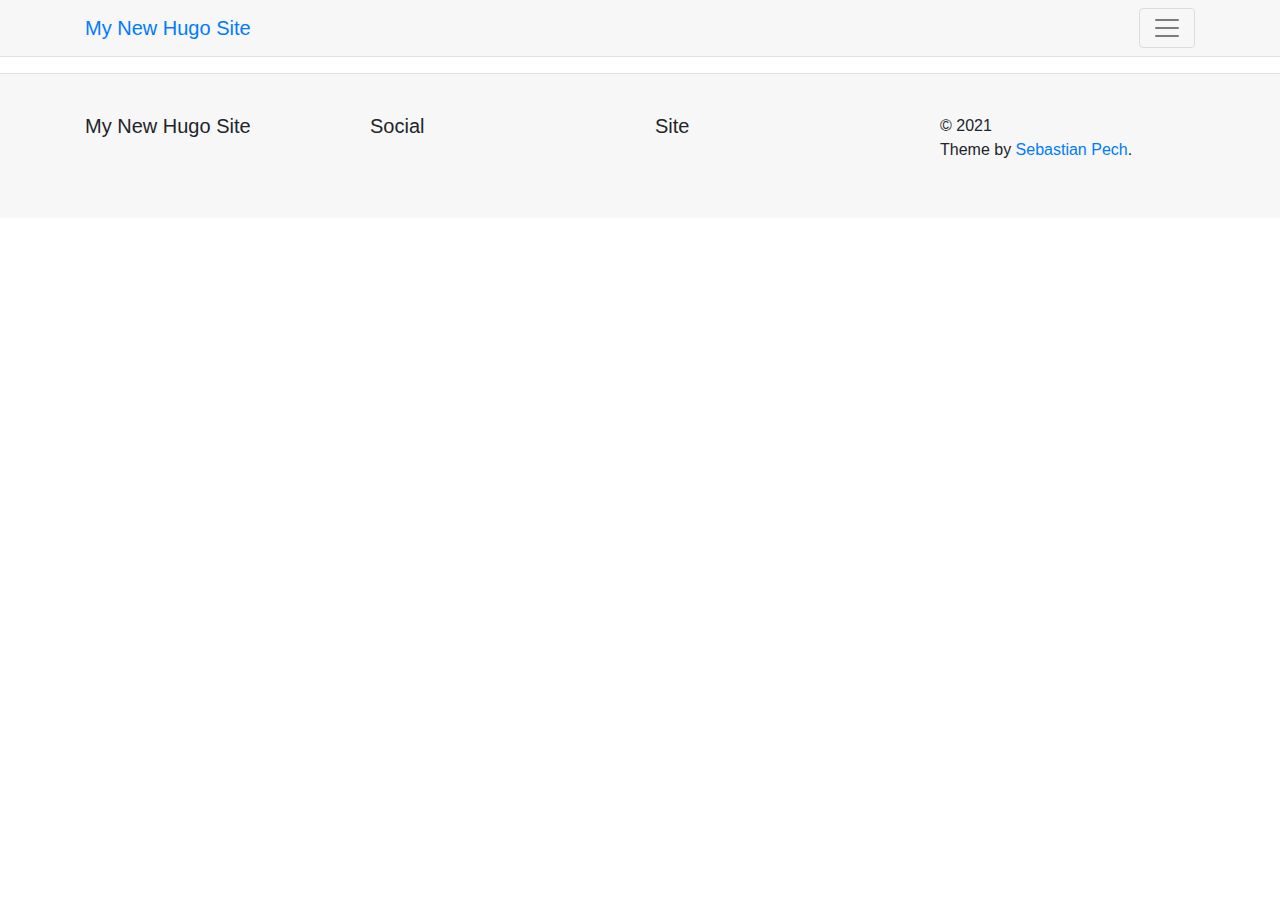
==== index.html @ c35ab0c9 "hugo firstcommit" ====
<!DOCTYPE html>
<html lang="en">
    <meta charset="utf-8"><script type="application/ld+json">
    {
        "@context" : "http://schema.org",
        "@type" : "BlogPosting",
        "mainEntityOfPage": {
             "@type": "WebPage",
             "@id": "http:\/\/Atrule.github.io\/"
        },
        "articleSection" : "",
        "name" : "My New Hugo Site",
        "headline" : "My New Hugo Site",
        "description" : "",
        "inLanguage" : "en",
        "author" : "",
        "creator" : "",
        "publisher": "",
        "accountablePerson" : "",
        "copyrightHolder" : "",
        "copyrightYear" : "0001",
        "datePublished": "0001-01-01T00:00:00Z",
        "dateModified" : "0001-01-01T00:00:00Z",
        "url" : "\/",
        "wordCount" : "0",
        "keywords" : [ "Blog" ]
    }
</script>
<title>My New Hugo Site</title><meta name="viewport" content="width=device-width, initial-scale=1, shrink-to-fit=no">
<meta name="description" content="">
<meta name="author" content="">
<link rel="icon" href="/favicon.ico">


<meta itemprop="name" content="My New Hugo Site">
<meta itemprop="description" content="">
<meta property="og:title" content="My New Hugo Site" />
<meta property="og:description" content="" />
<meta property="og:type" content="website" />
<meta property="og:url" content="http://Atrule.github.io/" />


<meta name="twitter:card" content="summary"/>
<meta name="twitter:title" content="My New Hugo Site"/>
<meta name="twitter:description" content=""/>


<link rel="alternate" href="/index.xml" type="application/rss+xml" title="My New Hugo Site"/>










<link rel="stylesheet" href="/css/vendor.min.2fe9972f6daa276f0a89752bd754e1dfb3b60cfd4f8aee7ec89fa3205ac8780bd698f831859551187ea1c5c82dbb46f3505b053d0b908df6d9dd5acd90278b86.css" integrity="sha512-L&#43;mXL22qJ28KiXUr11Th37O2DP1Piu5&#43;yJ&#43;jIFrIeAvWmPgxhZVRGH6hxcgtu0bzUFsFPQuQjfbZ3VrNkCeLhg==">

<body>





<nav class="navbar navbar-light bg-white  border-bottom">
    <div class="container">
        <a class="navbar-brand text-primary" href="/">My New Hugo Site</a>
        <button class="navbar-toggler collapsed" type="button" data-toggle="collapse" data-target="#navbarCollapse"
            aria-controls="navbarCollapse" aria-expanded="false" aria-label="Toggle navigation">
            <span class="navbar-toggler-icon"></span>
        </button>

        <div class="navbar-collapse collapse" id="navbarCollapse">
            <ul class="navbar-nav mr-auto">
                
                
            </ul>
        </div>
    </div>
</nav>
<main role="main">

<div class="container mt-3 mb-3">
    
    
        
    

    


</div>


        </main><footer class="navbar-light border-top">
    <div class="container">
        <div class="row">
            <div class="col-12 col-md-3 mb-3">
                <h5>My New Hugo Site</h5>
                
            </div>
            <div class="col-12 col-md-3 mb-3">
                <h5>Social</h5>
                <ul class="list-unstyled list-inline">




































































</ul>
            </div>
            <div class="col-12 col-md-3 mb-3">
                <h5>Site</h5>
                <ul class="list-unstyled">
                    
                </ul>
            </div>
            <div class="col-12 col-md-3 mb-3">
                


                &copy; 2021 <br/>
                Theme by <a href="https://www.spech.de" target="_blank" rel="noopener noreferrer">Sebastian Pech</a>.
            </div>
        </div>
    </div>
</footer>




<script src="/js/vendor.min.07f9aeda6a15bdeb349ad326f988f5655be323ee05765304315c0914a89b23c05c2cbdaaecc821e75567268eff1de23e123f711c7646445445f57d0bc6902b98.js" integrity="sha512-B/mu2moVves0mtMm&#43;Yj1ZVvjI&#43;4FdlMEMVwJFKibI8BcLL2q7Mgh51VnJo7/HeI&#43;Ej9xHHZGRFRF9X0LxpArmA=="></script>


</body>
</html>
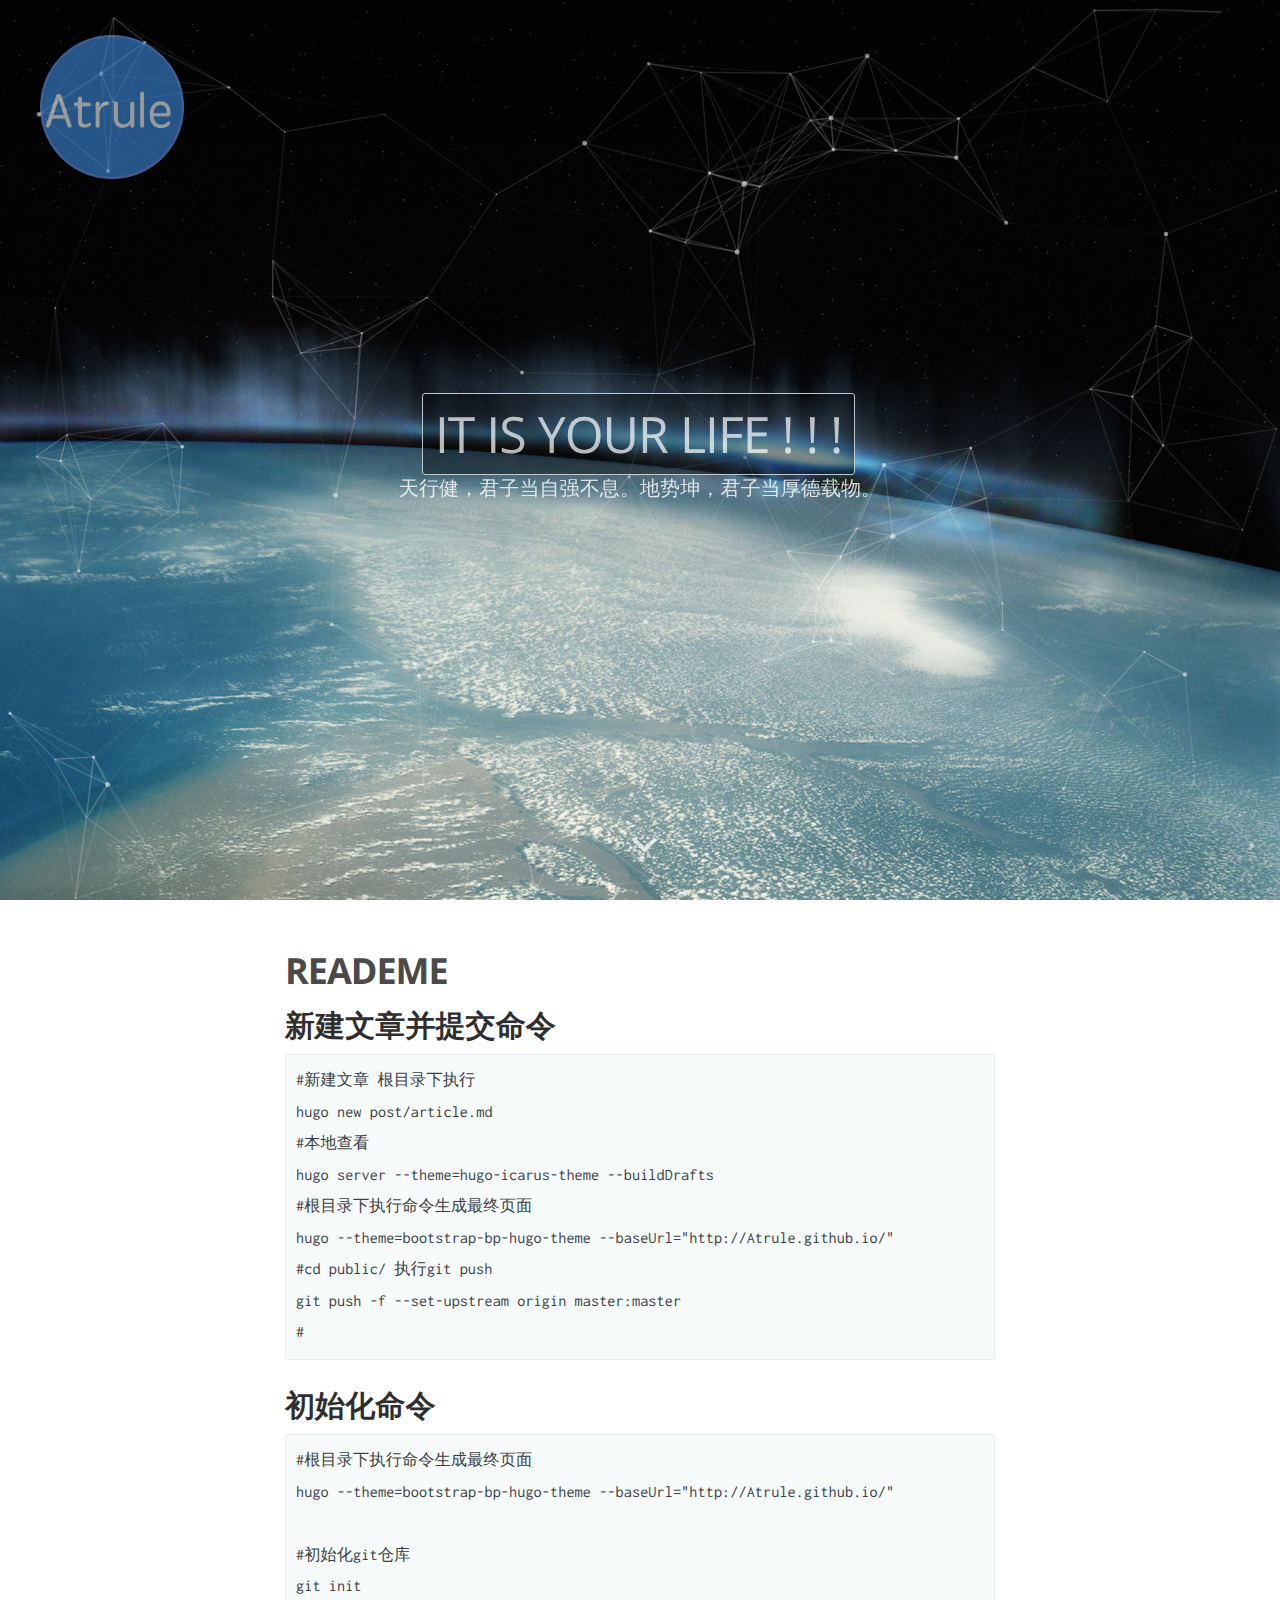
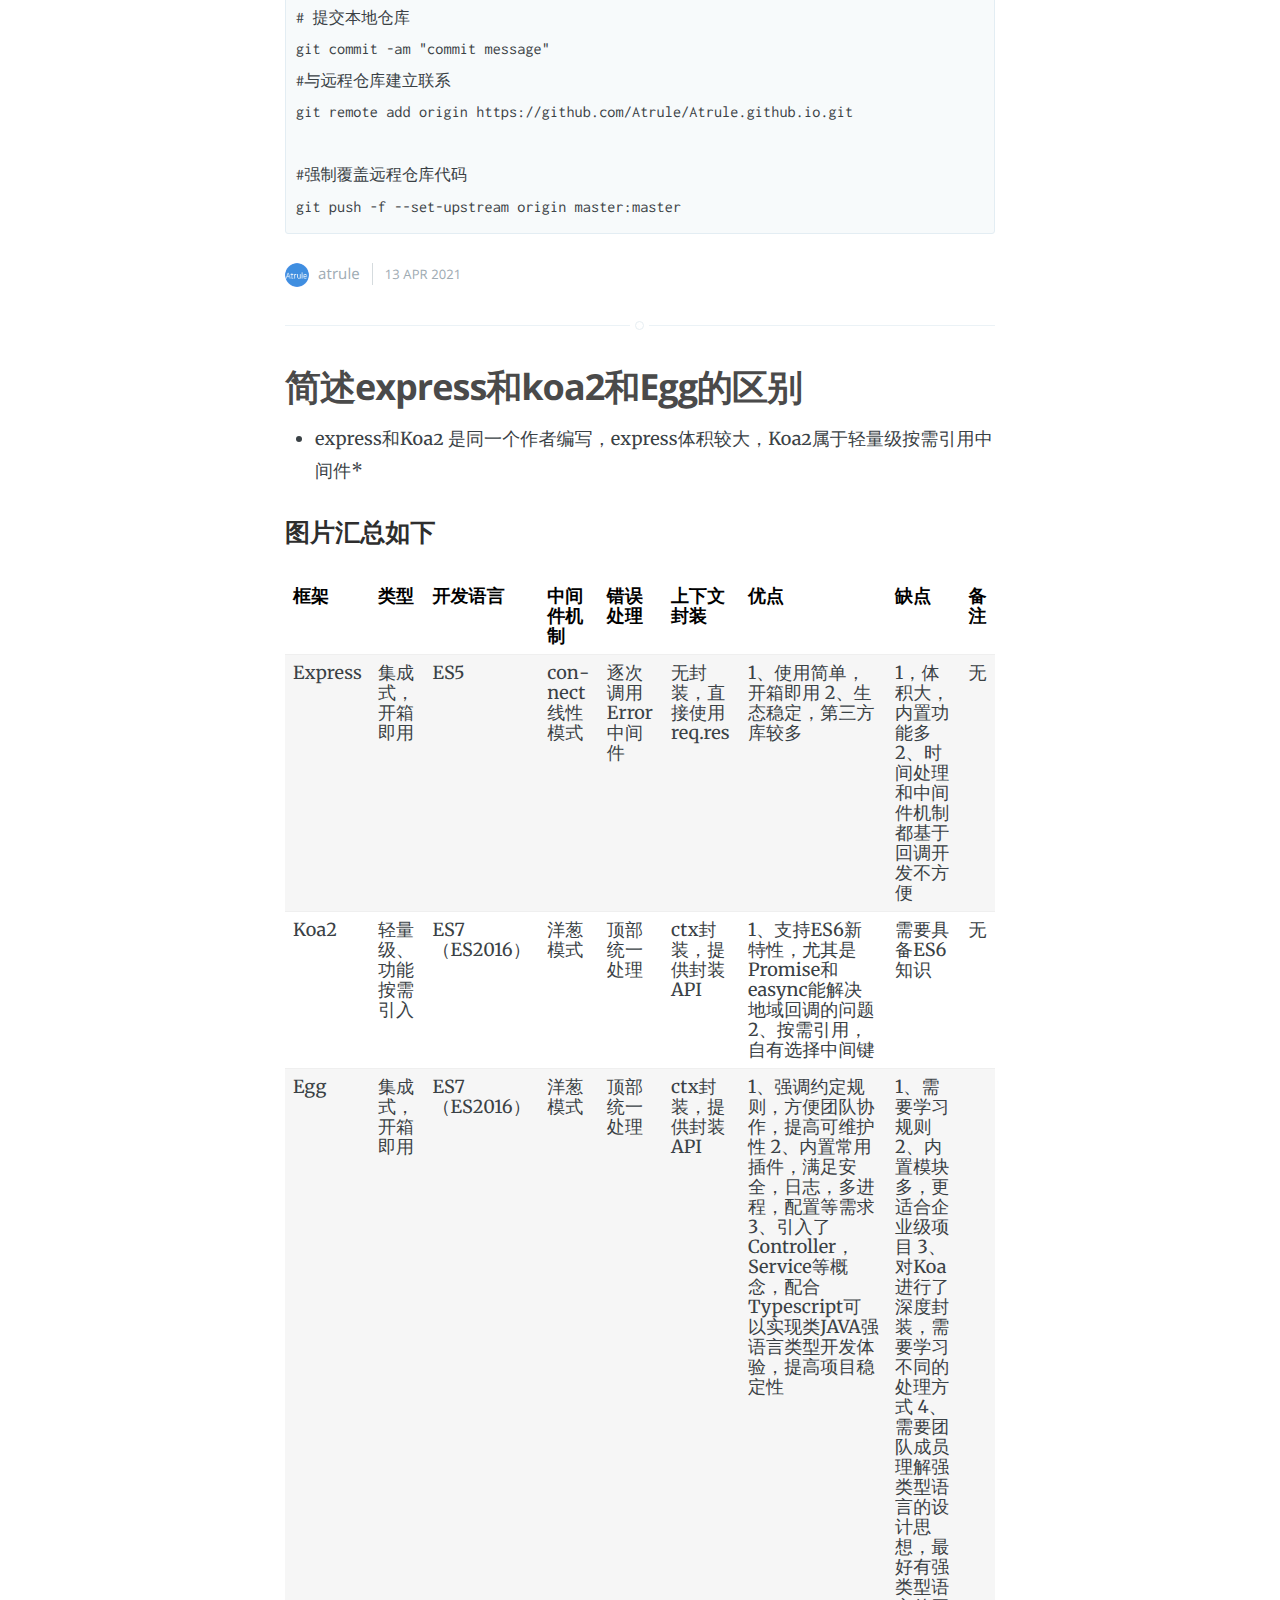
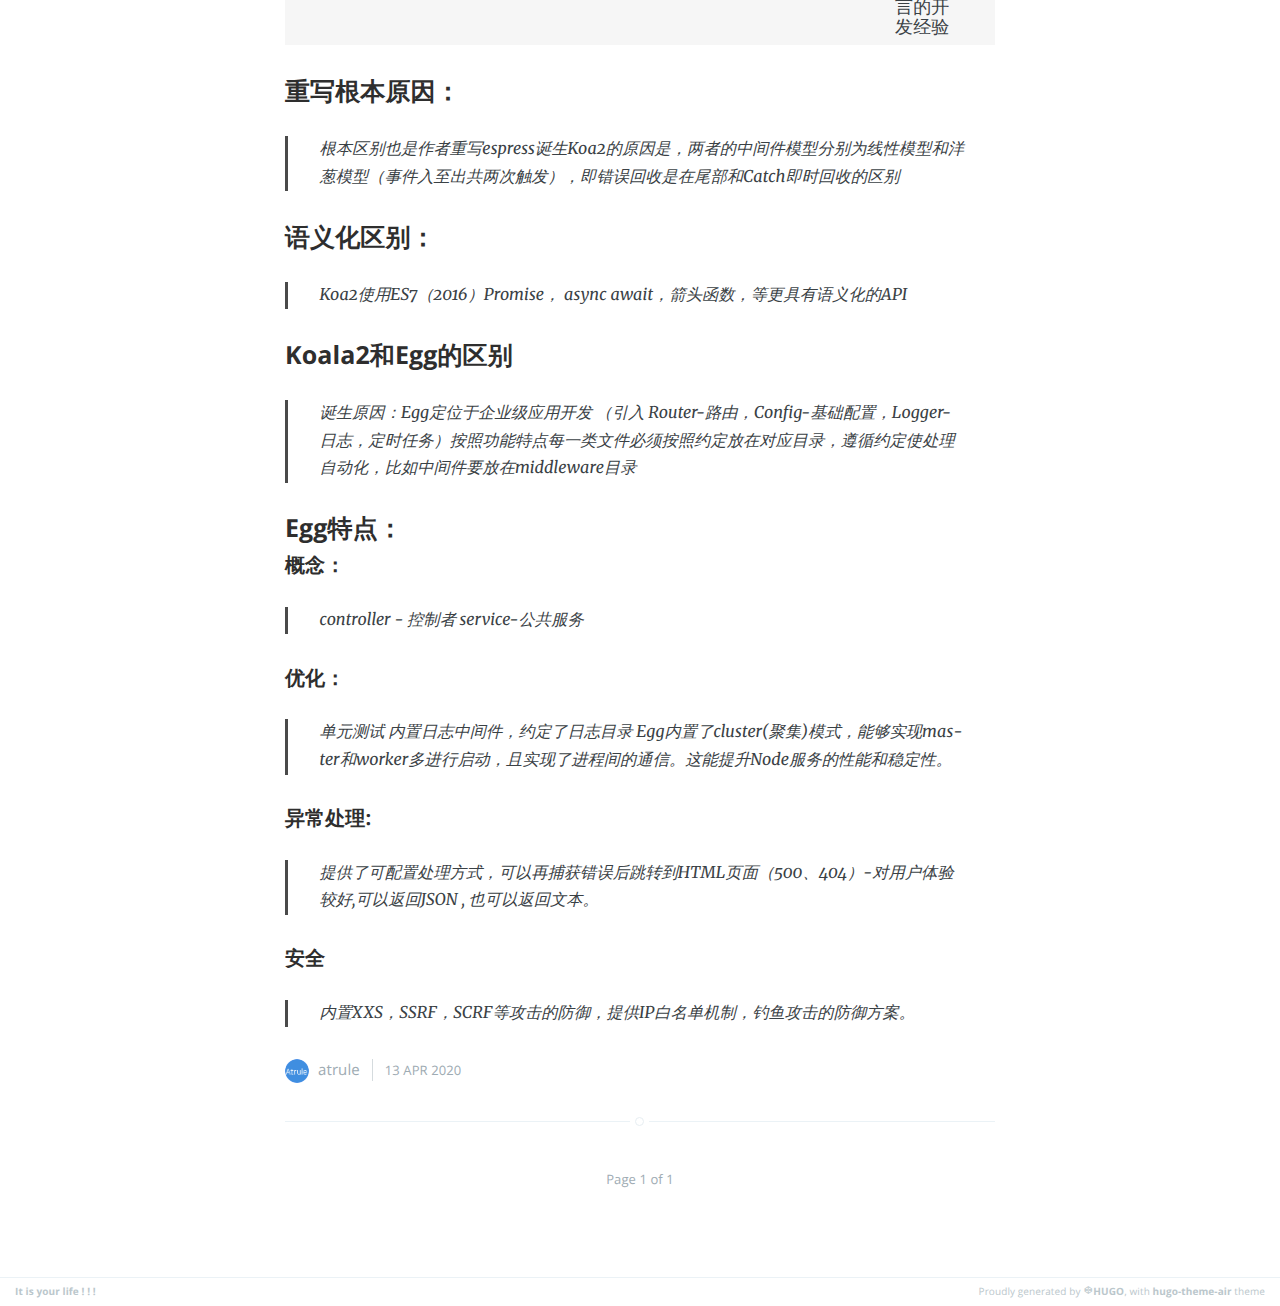
==== commit 1bac2dbb: "my blog" ====
--- a/index.html
+++ b/index.html
@@ -1,201 +1,283 @@
 <!DOCTYPE html>
-<html lang="en">
-    <meta charset="utf-8"><script type="application/ld+json">
-    {
-        "@context" : "http://schema.org",
-        "@type" : "BlogPosting",
-        "mainEntityOfPage": {
-             "@type": "WebPage",
-             "@id": "http:\/\/Atrule.github.io\/"
-        },
-        "articleSection" : "",
-        "name" : "My New Hugo Site",
-        "headline" : "My New Hugo Site",
-        "description" : "",
-        "inLanguage" : "en",
-        "author" : "",
-        "creator" : "",
-        "publisher": "",
-        "accountablePerson" : "",
-        "copyrightHolder" : "",
-        "copyrightYear" : "0001",
-        "datePublished": "0001-01-01T00:00:00Z",
-        "dateModified" : "0001-01-01T00:00:00Z",
-        "url" : "\/",
-        "wordCount" : "0",
-        "keywords" : [ "Blog" ]
-    }
-</script>
-<title>My New Hugo Site</title><meta name="viewport" content="width=device-width, initial-scale=1, shrink-to-fit=no">
-<meta name="description" content="">
-<meta name="author" content="">
-<link rel="icon" href="/favicon.ico">
-
-
-<meta itemprop="name" content="My New Hugo Site">
-<meta itemprop="description" content="">
-<meta property="og:title" content="My New Hugo Site" />
-<meta property="og:description" content="" />
-<meta property="og:type" content="website" />
-<meta property="og:url" content="http://Atrule.github.io/" />
-
-
-<meta name="twitter:card" content="summary"/>
-<meta name="twitter:title" content="My New Hugo Site"/>
-<meta name="twitter:description" content=""/>
-
-
-<link rel="alternate" href="/index.xml" type="application/rss+xml" title="My New Hugo Site"/>
-
-
-
-
-
-
-
-
-
-
-<link rel="stylesheet" href="/css/vendor.min.2fe9972f6daa276f0a89752bd754e1dfb3b60cfd4f8aee7ec89fa3205ac8780bd698f831859551187ea1c5c82dbb46f3505b053d0b908df6d9dd5acd90278b86.css" integrity="sha512-L&#43;mXL22qJ28KiXUr11Th37O2DP1Piu5&#43;yJ&#43;jIFrIeAvWmPgxhZVRGH6hxcgtu0bzUFsFPQuQjfbZ3VrNkCeLhg==">
-
-<body>
-
-
-
-
-
-<nav class="navbar navbar-light bg-white  border-bottom">
-    <div class="container">
-        <a class="navbar-brand text-primary" href="/">My New Hugo Site</a>
-        <button class="navbar-toggler collapsed" type="button" data-toggle="collapse" data-target="#navbarCollapse"
-            aria-controls="navbarCollapse" aria-expanded="false" aria-label="Toggle navigation">
-            <span class="navbar-toggler-icon"></span>
-        </button>
-
-        <div class="navbar-collapse collapse" id="navbarCollapse">
-            <ul class="navbar-nav mr-auto">
-                
-                
-            </ul>
+<html lang="en-us">
+
+<head>
+    <meta charset="utf-8" />
+    <meta http-equiv="X-UA-Compatible" content="IE=edge" />
+
+  	<meta property="og:title" content=" It is your life ! ! !" />
+  	<meta property="og:site_name" content="It is your life ! ! !" />
+  	<meta property="og:url" content="http://Atrule.github.io/" />
+    
+    
+    <meta property="og:type" content="website" />
+    
+
+  <title>
+     It is your life ! ! !
+  </title>
+
+    <meta name="description" content="天行健，君子当自强不息。地势坤，君子当厚德载物。" />
+
+    <meta name="HandheldFriendly" content="True" />
+    <meta name="viewport" content="width=device-width, initial-scale=1.0" />
+
+    <link rel="shortcut icon" href="http://Atrule.github.io/images/favicon.ico">
+	  <link rel="apple-touch-icon" href="http://Atrule.github.io/images/apple-touch-icon.png" />
+    
+    <link rel="stylesheet" type="text/css" href="http://Atrule.github.io/css/screen.css" />
+    <link rel="stylesheet" type="text/css" href="//fonts.googleapis.com/css?family=Merriweather:300,700,700italic,300italic|Open+Sans:700,400|Inconsolata" />
+
+
+    
+      
+      
+        <link href="/index.xml" rel="alternate" type="application/rss+xml" title="It is your life ! ! !" />
+      
+    
+    <meta name="generator" content="Hugo 0.70.0" />
+
+    <link rel="canonical" href="http://Atrule.github.io/" />
+
+     
+</head>
+<body class="nav-closed">
+<div id="particles-js"></div>
+  
+
+
+ <div class="site-wrapper">
+
+
+
+<header class="main-header " style="background-image: url(http://Atrule.github.io/images/user.jpg)">
+
+
+    
+
+    <nav class="main-nav overlay clearfix">
+        
+            <a class="blog-logo" href="http://Atrule.github.io/"><img src="http://Atrule.github.io/images/user.png" alt="Blog Logo" /></a>
+        
+        
+    </nav>
+<div class="vertical">
+        <div class="main-header-content inner">
+            <h1 class="page-title">
+              <a class="btn-bootstrap-2 title-scroll" href="#content">It is your life ! ! !</a>
+          </h1>
+          <h2 class="page-description">天行健，君子当自强不息。地势坤，君子当厚德载物。</h2>
         </div>
+</div>
+    <a class="scroll-down icon-arrow-left" href="#content"><span class="hidden">Scroll Down</span></a>
+</header>
+
+<main id="content" class="content" role="main">
+    
+    
+    
+    
+    
+    
+
+    <div class="extra-pagination inner">
+        <nav class="pagination" role="navigation">
+	
+	<span class="page-number">Page 1 of 1</span>
+	
+</nav>
+
     </div>
+
+    
+        
+<article class="post ">
+    <header class="post-header">
+        <h2 class="post-title"><a href="/reademe/">READEME</a></h2>
+    </header>
+    <section class="post-excerpt">
+      <p>
+          <section class="post-content">
+            <h3 id="新建文章并提交命令">新建文章并提交命令</h3>
+<pre><code>#新建文章 根目录下执行
+hugo new post/article.md
+#本地查看
+hugo server --theme=hugo-icarus-theme --buildDrafts
+#根目录下执行命令生成最终页面
+hugo --theme=bootstrap-bp-hugo-theme --baseUrl=&quot;http://Atrule.github.io/&quot;
+#cd public/ 执行git push
+git push -f --set-upstream origin master:master
+#
+</code></pre><h3 id="初始化命令">初始化命令</h3>
+<pre><code>#根目录下执行命令生成最终页面
+hugo --theme=bootstrap-bp-hugo-theme --baseUrl=&quot;http://Atrule.github.io/&quot;
+
+#初始化git仓库
+git init 
+# 提交本地仓库
+git commit -am &quot;commit message&quot;
+#与远程仓库建立联系
+git remote add origin https://github.com/Atrule/Atrule.github.io.git
+
+#强制覆盖远程仓库代码
+git push -f --set-upstream origin master:master
+</code></pre>
+          </section>
+      </p>
+      
+    </section>
+    <footer class="post-meta">
+        
+            <img class="author-thumb" src="http://Atrule.github.io/images/user.png" alt="Author image" nopin="nopin" />
+        
+        
+            atrule
+        
+        
+        <time class="post-date" datetime="2021-04-13T13:53:20&#43;08:00">
+            13 Apr 2021
+        </time>
+    </footer>
+</article>
+
+    
+        
+<article class="post post">
+    <header class="post-header">
+        <h2 class="post-title"><a href="/post/%E7%AE%80%E8%BF%B0express%E5%92%8Ckoa2%E5%92%8Cegg%E7%9A%84%E5%8C%BA%E5%88%AB/">简述express和koa2和Egg的区别</a></h2>
+    </header>
+    <section class="post-excerpt">
+      <p>
+          <section class="post-content">
+            <ul>
+<li>express和Koa2 是同一个作者编写，express体积较大，Koa2属于轻量级按需引用中间件*</li>
+</ul>
+<h4 id="图片汇总如下">图片汇总如下</h4>
+<table>
+<thead>
+<tr>
+<th>框架</th>
+<th>类型</th>
+<th>开发语言</th>
+<th>中间件机制</th>
+<th>错误处理</th>
+<th>上下文封装</th>
+<th>优点</th>
+<th>缺点</th>
+<th>备注</th>
+</tr>
+</thead>
+<tbody>
+<tr>
+<td>Express</td>
+<td>集成式，开箱即用</td>
+<td>ES5</td>
+<td>connect线性模式</td>
+<td>逐次调用Error中间件</td>
+<td>无封装，直接使用req.res</td>
+<td>1、使用简单，开箱即用 2、生态稳定，第三方库较多</td>
+<td>1，体积大，内置功能多 2、时间处理和中间件机制都基于回调开发不方便</td>
+<td>无</td>
+</tr>
+<tr>
+<td>Koa2</td>
+<td>轻量级、功能按需引入</td>
+<td>ES7（ES2016）</td>
+<td>洋葱模式</td>
+<td>顶部统一处理</td>
+<td>ctx封装，提供封装API</td>
+<td>1、支持ES6新特性，尤其是Promise和easync能解决地域回调的问题 2、按需引用，自有选择中间键</td>
+<td>需要具备ES6 知识</td>
+<td>无</td>
+</tr>
+<tr>
+<td>Egg</td>
+<td>集成式，开箱即用</td>
+<td>ES7（ES2016）</td>
+<td>洋葱模式</td>
+<td>顶部统一处理</td>
+<td>ctx封装，提供封装API</td>
+<td>1、强调约定规则，方便团队协作，提高可维护性 2、内置常用插件，满足安全，日志，多进程，配置等需求 3、引入了Controller，Service等概念，配合Typescript可以实现类JAVA强语言类型开发体验，提高项目稳定性</td>
+<td>1、需要学习 规则 2、内置模块多，更适合企业级项目 3、对Koa进行了深度封装，需要学习不同的处理方式 4、需要团队成员理解强类型语言的设计思想，最好有强类型语言的开发经验</td>
+<td></td>
+</tr>
+</tbody>
+</table>
+<h4 id="重写根本原因">重写根本原因：</h4>
+<blockquote>
+<p>根本区别也是作者重写espress诞生Koa2的原因是，两者的中间件模型分别为线性模型和洋葱模型（事件入至出共两次触发），即错误回收是在尾部和Catch即时回收的区别</p>
+</blockquote>
+<h4 id="语义化区别">语义化区别：</h4>
+<blockquote>
+<p>Koa2使用ES7（2016）Promise， async await，箭头函数，等更具有语义化的API</p>
+</blockquote>
+<h4 id="koala2和egg的区别">Koala2和Egg的区别</h4>
+<blockquote>
+<p>诞生原因：Egg定位于企业级应用开发 （引入 Router-路由，Config-基础配置，Logger-日志，定时任务）按照功能特点每一类文件必须按照约定放在对应目录，遵循约定使处理自动化，比如中间件要放在middleware目录</p>
+</blockquote>
+<h4 id="egg特点">Egg特点：</h4>
+<h5 id="概念">概念：</h5>
+<blockquote>
+<p>controller - 控制者
+service-公共服务</p>
+</blockquote>
+<h6 id="优化">优化：</h6>
+<blockquote>
+<p>单元测试
+内置日志中间件，约定了日志目录
+Egg内置了cluster(聚集)模式，能够实现master和worker多进行启动，且实现了进程间的通信。这能提升Node服务的性能和稳定性。</p>
+</blockquote>
+<h6 id="异常处理">异常处理:</h6>
+<blockquote>
+<p>提供了可配置处理方式，可以再捕获错误后跳转到HTML页面（500、404）-对用户体验较好,可以返回JSON , 也可以返回文本。</p>
+</blockquote>
+<h6 id="安全">安全</h6>
+<blockquote>
+<p>内置XXS，SSRF，SCRF等攻击的防御，提供IP白名单机制，钓鱼攻击的防御方案。</p>
+</blockquote>
+
+          </section>
+      </p>
+      
+    </section>
+    <footer class="post-meta">
+        
+            <img class="author-thumb" src="http://Atrule.github.io/images/user.png" alt="Author image" nopin="nopin" />
+        
+        
+            atrule
+        
+        
+        <time class="post-date" datetime="2020-04-13T18:39:37&#43;08:00">
+            13 Apr 2020
+        </time>
+    </footer>
+</article>
+
+    
+
+    <nav class="pagination" role="navigation">
+	
+	<span class="page-number">Page 1 of 1</span>
+	
 </nav>
-<main role="main">
-
-<div class="container mt-3 mb-3">
-    
-    
-        
-    
-
-    
-
-
-</div>
-
-
-        </main><footer class="navbar-light border-top">
-    <div class="container">
-        <div class="row">
-            <div class="col-12 col-md-3 mb-3">
-                <h5>My New Hugo Site</h5>
-                
-            </div>
-            <div class="col-12 col-md-3 mb-3">
-                <h5>Social</h5>
-                <ul class="list-unstyled list-inline">
-
-
-
-
-
-
-
-
-
-
-
-
-
-
-
-
-
-
-
-
-
-
-
-
-
-
-
-
-
-
-
-
-
-
-
-
-
-
-
-
-
-
-
-
-
-
-
-
-
-
-
-
-
-
-
-
-
-
-
-
-
-
-
-
-
-
-
-
-</ul>
-            </div>
-            <div class="col-12 col-md-3 mb-3">
-                <h5>Site</h5>
-                <ul class="list-unstyled">
-                    
-                </ul>
-            </div>
-            <div class="col-12 col-md-3 mb-3">
-                
-
-
-                &copy; 2021 <br/>
-                Theme by <a href="https://www.spech.de" target="_blank" rel="noopener noreferrer">Sebastian Pech</a>.
-            </div>
-        </div>
+
+
+</main>
+
+    <footer class="site-footer clearfix">
+        <section class="copyright"><a href="">It is your life ! ! !</a> </section>
+        
+        <section class="poweredby">Proudly generated by <a class="icon-hugo" href="https://gohugo.io">HUGO</a>, with <a class="icon-theme" href="https://github.com/syui/hugo-theme-air">hugo-theme-air</a> theme</section>
+        
+    </footer>
     </div>
-</footer>
-
-
-
-
-<script src="/js/vendor.min.07f9aeda6a15bdeb349ad326f988f5655be323ee05765304315c0914a89b23c05c2cbdaaecc821e75567268eff1de23e123f711c7646445445f57d0bc6902b98.js" integrity="sha512-B/mu2moVves0mtMm&#43;Yj1ZVvjI&#43;4FdlMEMVwJFKibI8BcLL2q7Mgh51VnJo7/HeI&#43;Ej9xHHZGRFRF9X0LxpArmA=="></script>
-
+    <script type="text/javascript" src="http://Atrule.github.io/js/jquery.js"></script>
+    <script type="text/javascript" src="http://Atrule.github.io/js/jquery.fitvids.js"></script>
+    <script type="text/javascript" src="http://Atrule.github.io/js/index.js"></script>
+    <script src="http://Atrule.github.io/js/particles.min.js"></script>
+    <script src="http://Atrule.github.io/js/particles.js"></script>  
 
 </body>
 </html>
+
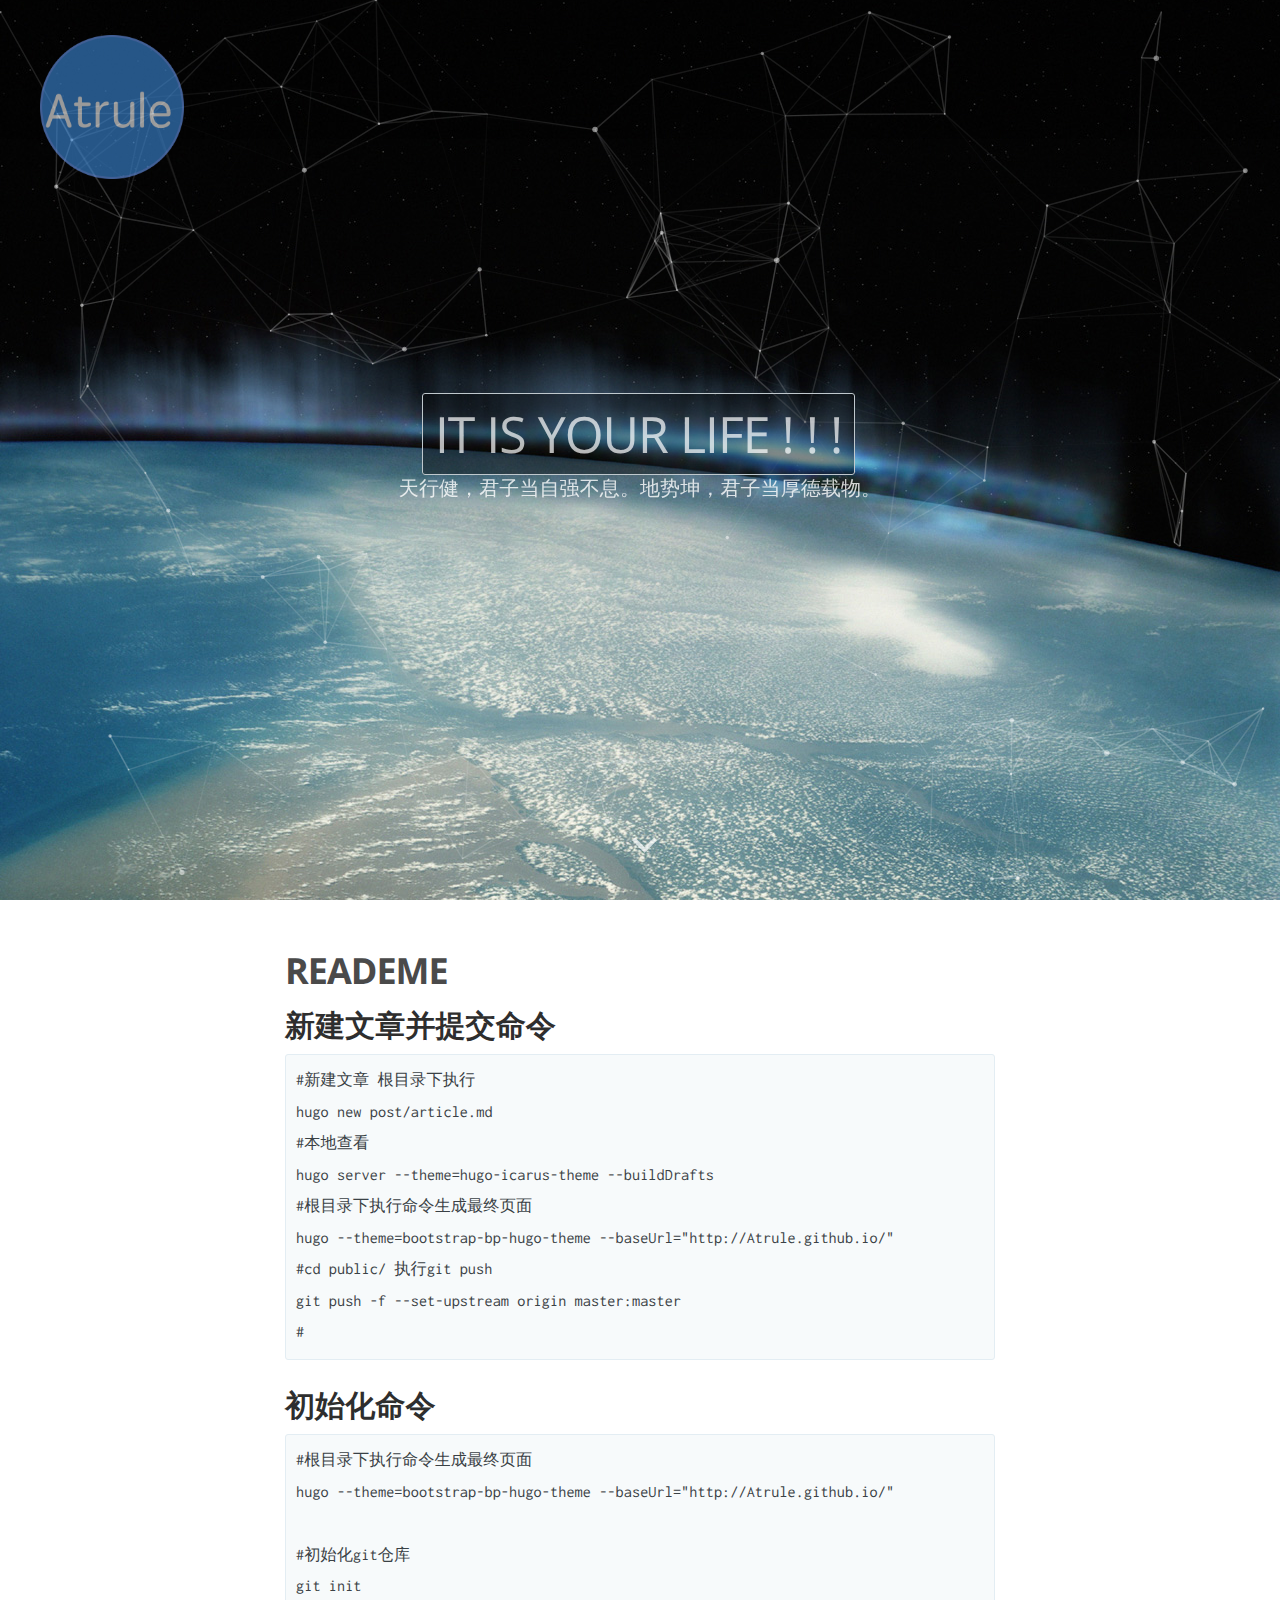
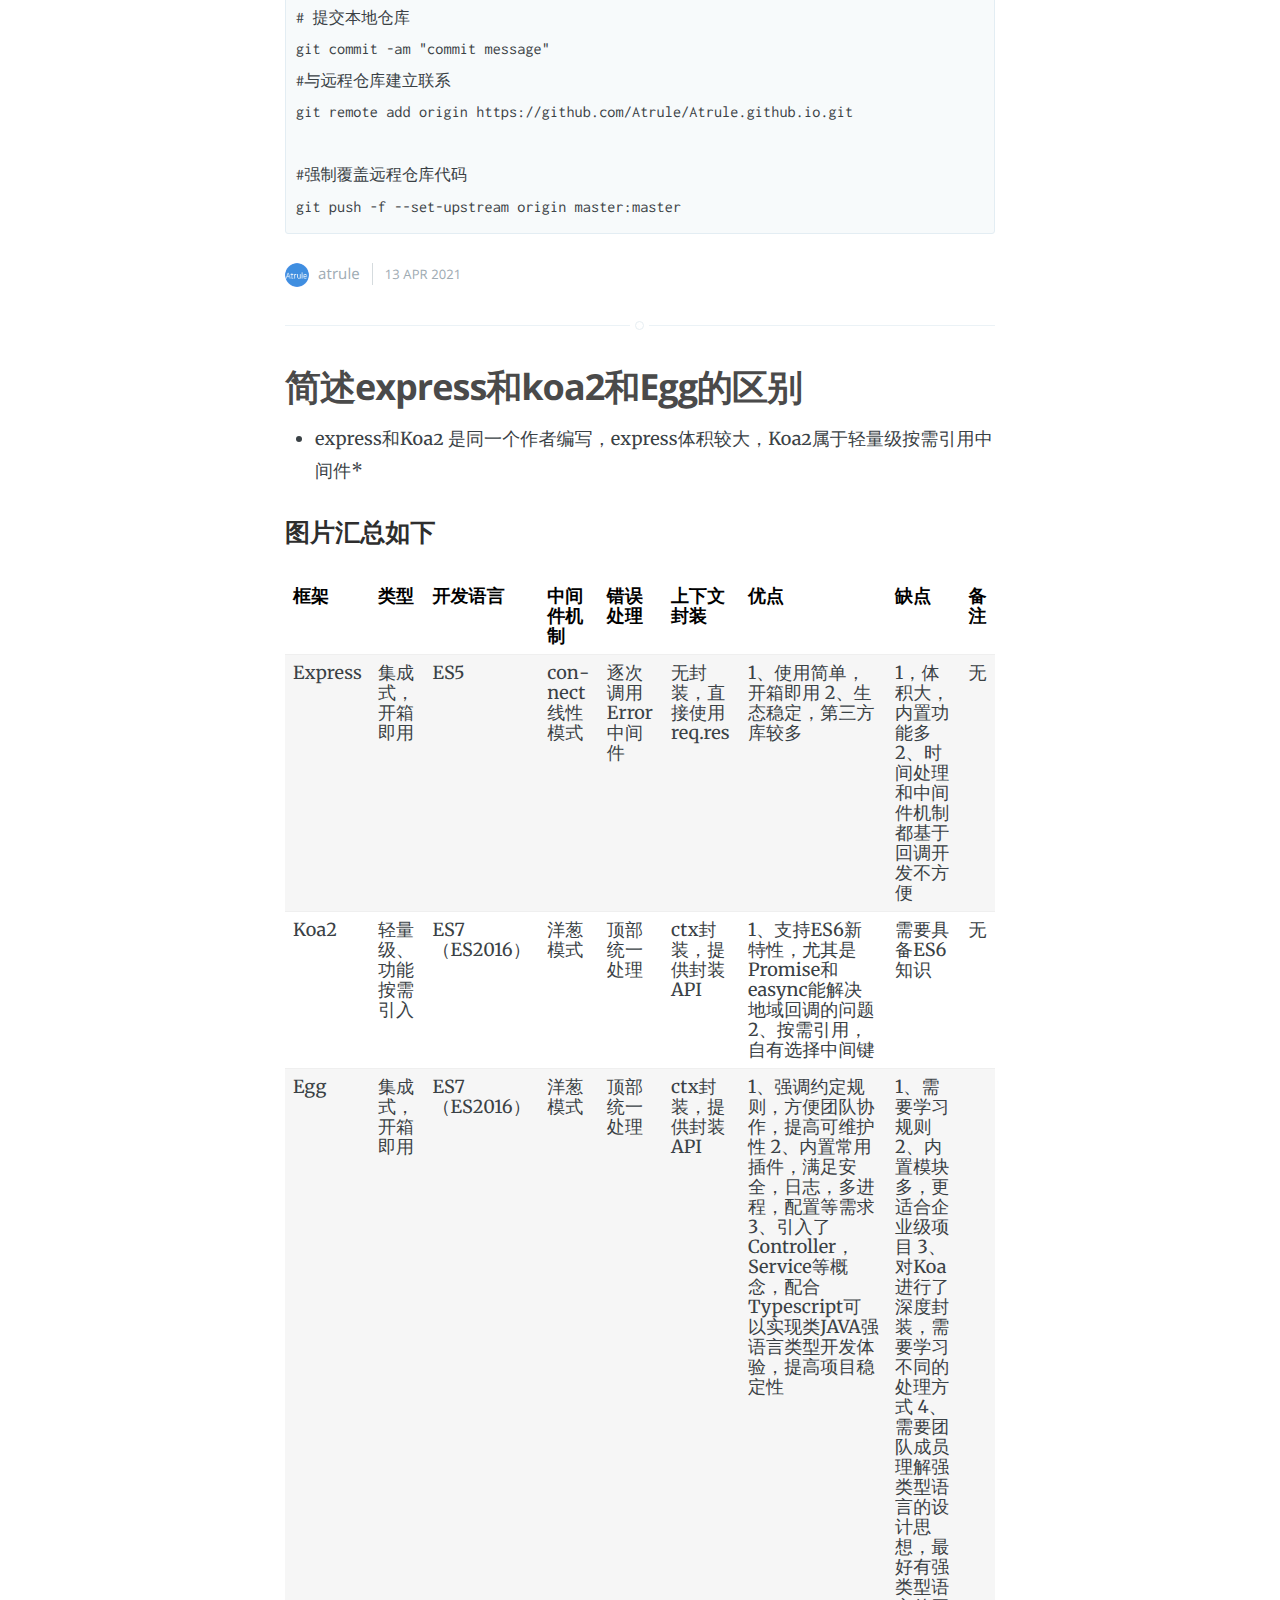
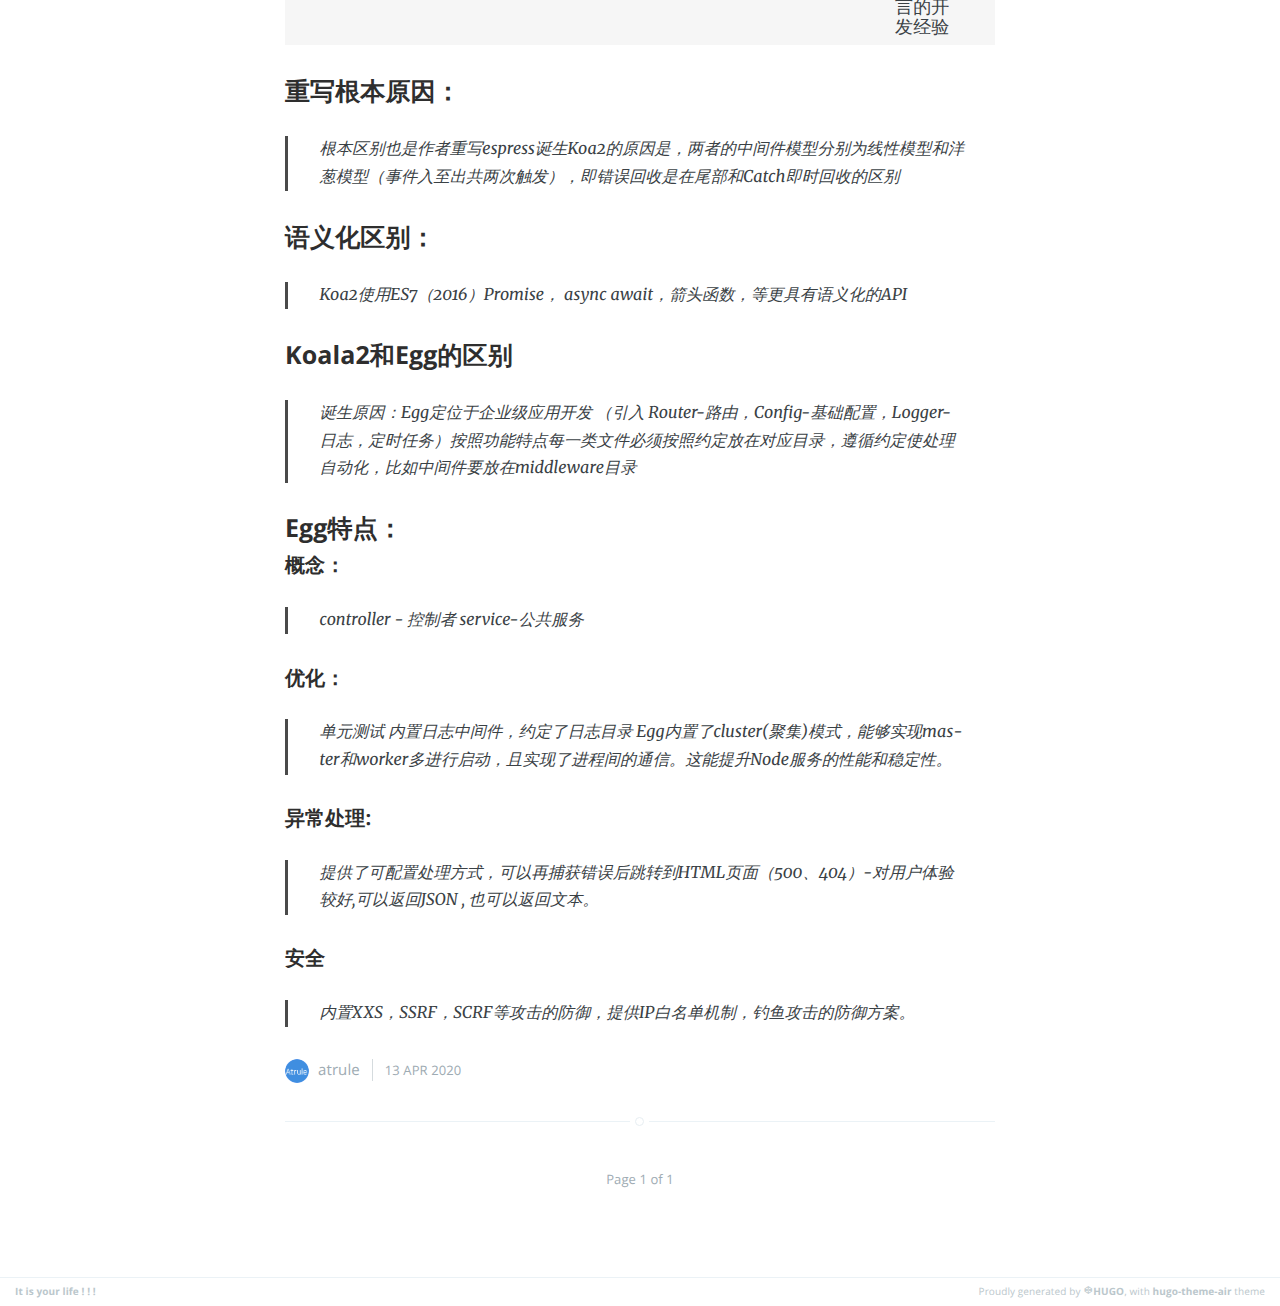
==== commit baa40cf3: "http=>https" ====
--- a/index.html
+++ b/index.html
@@ -2,104 +2,107 @@
 <html lang="en-us">
 
 <head>
-    <meta charset="utf-8" />
-    <meta http-equiv="X-UA-Compatible" content="IE=edge" />
-
-  	<meta property="og:title" content=" It is your life ! ! !" />
-  	<meta property="og:site_name" content="It is your life ! ! !" />
-  	<meta property="og:url" content="http://Atrule.github.io/" />
-    
-    
-    <meta property="og:type" content="website" />
-    
+  <meta charset="utf-8" />
+  <meta http-equiv="X-UA-Compatible" content="IE=edge" />
+
+  <meta property="og:title" content=" It is your life ! ! !" />
+  <meta property="og:site_name" content="It is your life ! ! !" />
+  <meta property="og:url" content="http://Atrule.github.io/" />
+
+
+  <meta property="og:type" content="website" />
+
 
   <title>
-     It is your life ! ! !
+    It is your life ! ! !
   </title>
 
-    <meta name="description" content="天行健，君子当自强不息。地势坤，君子当厚德载物。" />
-
-    <meta name="HandheldFriendly" content="True" />
-    <meta name="viewport" content="width=device-width, initial-scale=1.0" />
-
-    <link rel="shortcut icon" href="http://Atrule.github.io/images/favicon.ico">
-	  <link rel="apple-touch-icon" href="http://Atrule.github.io/images/apple-touch-icon.png" />
-    
-    <link rel="stylesheet" type="text/css" href="http://Atrule.github.io/css/screen.css" />
-    <link rel="stylesheet" type="text/css" href="//fonts.googleapis.com/css?family=Merriweather:300,700,700italic,300italic|Open+Sans:700,400|Inconsolata" />
-
-
-    
-      
-      
-        <link href="/index.xml" rel="alternate" type="application/rss+xml" title="It is your life ! ! !" />
-      
-    
-    <meta name="generator" content="Hugo 0.70.0" />
-
-    <link rel="canonical" href="http://Atrule.github.io/" />
-
-     
+  <meta name="description" content="天行健，君子当自强不息。地势坤，君子当厚德载物。" />
+
+  <meta name="HandheldFriendly" content="True" />
+  <meta name="viewport" content="width=device-width, initial-scale=1.0" />
+
+  <link rel="shortcut icon" href="http://Atrule.github.io/images/favicon.ico">
+  <link rel="apple-touch-icon" href="http://Atrule.github.io/images/apple-touch-icon.png" />
+
+  <link rel="stylesheet" type="text/css" href="https://Atrule.github.io/css/screen.css" />
+  <link rel="stylesheet" type="text/css"
+    href="//fonts.googleapis.com/css?family=Merriweather:300,700,700italic,300italic|Open+Sans:700,400|Inconsolata" />
+
+
+
+
+
+  <link href="/index.xml" rel="alternate" type="application/rss+xml" title="It is your life ! ! !" />
+
+
+  <meta name="generator" content="Hugo 0.70.0" />
+
+  <link rel="canonical" href="http://Atrule.github.io/" />
+
+
 </head>
+
 <body class="nav-closed">
-<div id="particles-js"></div>
-  
-
-
- <div class="site-wrapper">
-
-
-
-<header class="main-header " style="background-image: url(http://Atrule.github.io/images/user.jpg)">
-
-
-    
-
-    <nav class="main-nav overlay clearfix">
-        
-            <a class="blog-logo" href="http://Atrule.github.io/"><img src="http://Atrule.github.io/images/user.png" alt="Blog Logo" /></a>
-        
-        
-    </nav>
-<div class="vertical">
+  <div id="particles-js"></div>
+
+
+
+  <div class="site-wrapper">
+
+
+
+    <header class="main-header " style="background-image: url(http://Atrule.github.io/images/user.jpg)">
+
+
+
+
+      <nav class="main-nav overlay clearfix">
+
+        <a class="blog-logo" href="http://Atrule.github.io/"><img src="http://Atrule.github.io/images/user.png"
+            alt="Blog Logo" /></a>
+
+
+      </nav>
+      <div class="vertical">
         <div class="main-header-content inner">
-            <h1 class="page-title">
-              <a class="btn-bootstrap-2 title-scroll" href="#content">It is your life ! ! !</a>
+          <h1 class="page-title">
+            <a class="btn-bootstrap-2 title-scroll" href="#content">It is your life ! ! !</a>
           </h1>
           <h2 class="page-description">天行健，君子当自强不息。地势坤，君子当厚德载物。</h2>
         </div>
-</div>
-    <a class="scroll-down icon-arrow-left" href="#content"><span class="hidden">Scroll Down</span></a>
-</header>
-
-<main id="content" class="content" role="main">
-    
-    
-    
-    
-    
-    
-
-    <div class="extra-pagination inner">
+      </div>
+      <a class="scroll-down icon-arrow-left" href="#content"><span class="hidden">Scroll Down</span></a>
+    </header>
+
+    <main id="content" class="content" role="main">
+
+
+
+
+
+
+
+      <div class="extra-pagination inner">
         <nav class="pagination" role="navigation">
-	
-	<span class="page-number">Page 1 of 1</span>
-	
-</nav>
-
-    </div>
-
-    
-        
-<article class="post ">
-    <header class="post-header">
-        <h2 class="post-title"><a href="/reademe/">READEME</a></h2>
-    </header>
-    <section class="post-excerpt">
-      <p>
-          <section class="post-content">
-            <h3 id="新建文章并提交命令">新建文章并提交命令</h3>
-<pre><code>#新建文章 根目录下执行
+
+          <span class="page-number">Page 1 of 1</span>
+
+        </nav>
+
+      </div>
+
+
+
+      <article class="post ">
+        <header class="post-header">
+          <h2 class="post-title"><a href="/reademe/">READEME</a></h2>
+        </header>
+        <section class="post-excerpt">
+          <p>
+            <section class="post-content">
+              <h3 id="新建文章并提交命令">新建文章并提交命令</h3>
+              <pre><code>#新建文章 根目录下执行
 hugo new post/article.md
 #本地查看
 hugo server --theme=hugo-icarus-theme --buildDrafts
@@ -108,8 +111,9 @@
 #cd public/ 执行git push
 git push -f --set-upstream origin master:master
 #
-</code></pre><h3 id="初始化命令">初始化命令</h3>
-<pre><code>#根目录下执行命令生成最终页面
+</code></pre>
+              <h3 id="初始化命令">初始化命令</h3>
+              <pre><code>#根目录下执行命令生成最终页面
 hugo --theme=bootstrap-bp-hugo-theme --baseUrl=&quot;http://Atrule.github.io/&quot;
 
 #初始化git仓库
@@ -122,162 +126,167 @@
 #强制覆盖远程仓库代码
 git push -f --set-upstream origin master:master
 </code></pre>
-          </section>
-      </p>
-      
-    </section>
-    <footer class="post-meta">
-        
-            <img class="author-thumb" src="http://Atrule.github.io/images/user.png" alt="Author image" nopin="nopin" />
-        
-        
-            atrule
-        
-        
-        <time class="post-date" datetime="2021-04-13T13:53:20&#43;08:00">
+            </section>
+          </p>
+
+        </section>
+        <footer class="post-meta">
+
+          <img class="author-thumb" src="http://Atrule.github.io/images/user.png" alt="Author image" nopin="nopin" />
+
+
+          atrule
+
+
+          <time class="post-date" datetime="2021-04-13T13:53:20&#43;08:00">
             13 Apr 2021
-        </time>
+          </time>
+        </footer>
+      </article>
+
+
+
+      <article class="post post">
+        <header class="post-header">
+          <h2 class="post-title"><a
+              href="/post/%E7%AE%80%E8%BF%B0express%E5%92%8Ckoa2%E5%92%8Cegg%E7%9A%84%E5%8C%BA%E5%88%AB/">简述express和koa2和Egg的区别</a>
+          </h2>
+        </header>
+        <section class="post-excerpt">
+          <p>
+            <section class="post-content">
+              <ul>
+                <li>express和Koa2 是同一个作者编写，express体积较大，Koa2属于轻量级按需引用中间件*</li>
+              </ul>
+              <h4 id="图片汇总如下">图片汇总如下</h4>
+              <table>
+                <thead>
+                  <tr>
+                    <th>框架</th>
+                    <th>类型</th>
+                    <th>开发语言</th>
+                    <th>中间件机制</th>
+                    <th>错误处理</th>
+                    <th>上下文封装</th>
+                    <th>优点</th>
+                    <th>缺点</th>
+                    <th>备注</th>
+                  </tr>
+                </thead>
+                <tbody>
+                  <tr>
+                    <td>Express</td>
+                    <td>集成式，开箱即用</td>
+                    <td>ES5</td>
+                    <td>connect线性模式</td>
+                    <td>逐次调用Error中间件</td>
+                    <td>无封装，直接使用req.res</td>
+                    <td>1、使用简单，开箱即用 2、生态稳定，第三方库较多</td>
+                    <td>1，体积大，内置功能多 2、时间处理和中间件机制都基于回调开发不方便</td>
+                    <td>无</td>
+                  </tr>
+                  <tr>
+                    <td>Koa2</td>
+                    <td>轻量级、功能按需引入</td>
+                    <td>ES7（ES2016）</td>
+                    <td>洋葱模式</td>
+                    <td>顶部统一处理</td>
+                    <td>ctx封装，提供封装API</td>
+                    <td>1、支持ES6新特性，尤其是Promise和easync能解决地域回调的问题 2、按需引用，自有选择中间键</td>
+                    <td>需要具备ES6 知识</td>
+                    <td>无</td>
+                  </tr>
+                  <tr>
+                    <td>Egg</td>
+                    <td>集成式，开箱即用</td>
+                    <td>ES7（ES2016）</td>
+                    <td>洋葱模式</td>
+                    <td>顶部统一处理</td>
+                    <td>ctx封装，提供封装API</td>
+                    <td>1、强调约定规则，方便团队协作，提高可维护性 2、内置常用插件，满足安全，日志，多进程，配置等需求
+                      3、引入了Controller，Service等概念，配合Typescript可以实现类JAVA强语言类型开发体验，提高项目稳定性</td>
+                    <td>1、需要学习 规则 2、内置模块多，更适合企业级项目 3、对Koa进行了深度封装，需要学习不同的处理方式 4、需要团队成员理解强类型语言的设计思想，最好有强类型语言的开发经验</td>
+                    <td></td>
+                  </tr>
+                </tbody>
+              </table>
+              <h4 id="重写根本原因">重写根本原因：</h4>
+              <blockquote>
+                <p>根本区别也是作者重写espress诞生Koa2的原因是，两者的中间件模型分别为线性模型和洋葱模型（事件入至出共两次触发），即错误回收是在尾部和Catch即时回收的区别</p>
+              </blockquote>
+              <h4 id="语义化区别">语义化区别：</h4>
+              <blockquote>
+                <p>Koa2使用ES7（2016）Promise， async await，箭头函数，等更具有语义化的API</p>
+              </blockquote>
+              <h4 id="koala2和egg的区别">Koala2和Egg的区别</h4>
+              <blockquote>
+                <p>诞生原因：Egg定位于企业级应用开发 （引入
+                  Router-路由，Config-基础配置，Logger-日志，定时任务）按照功能特点每一类文件必须按照约定放在对应目录，遵循约定使处理自动化，比如中间件要放在middleware目录</p>
+              </blockquote>
+              <h4 id="egg特点">Egg特点：</h4>
+              <h5 id="概念">概念：</h5>
+              <blockquote>
+                <p>controller - 控制者
+                  service-公共服务</p>
+              </blockquote>
+              <h6 id="优化">优化：</h6>
+              <blockquote>
+                <p>单元测试
+                  内置日志中间件，约定了日志目录
+                  Egg内置了cluster(聚集)模式，能够实现master和worker多进行启动，且实现了进程间的通信。这能提升Node服务的性能和稳定性。</p>
+              </blockquote>
+              <h6 id="异常处理">异常处理:</h6>
+              <blockquote>
+                <p>提供了可配置处理方式，可以再捕获错误后跳转到HTML页面（500、404）-对用户体验较好,可以返回JSON , 也可以返回文本。</p>
+              </blockquote>
+              <h6 id="安全">安全</h6>
+              <blockquote>
+                <p>内置XXS，SSRF，SCRF等攻击的防御，提供IP白名单机制，钓鱼攻击的防御方案。</p>
+              </blockquote>
+
+            </section>
+          </p>
+
+        </section>
+        <footer class="post-meta">
+
+          <img class="author-thumb" src="http://Atrule.github.io/images/user.png" alt="Author image" nopin="nopin" />
+
+
+          atrule
+
+
+          <time class="post-date" datetime="2020-04-13T18:39:37&#43;08:00">
+            13 Apr 2020
+          </time>
+        </footer>
+      </article>
+
+
+
+      <nav class="pagination" role="navigation">
+
+        <span class="page-number">Page 1 of 1</span>
+
+      </nav>
+
+
+    </main>
+
+    <footer class="site-footer clearfix">
+      <section class="copyright"><a href="">It is your life ! ! !</a> </section>
+
+      <section class="poweredby">Proudly generated by <a class="icon-hugo" href="https://gohugo.io">HUGO</a>, with <a
+          class="icon-theme" href="https://github.com/syui/hugo-theme-air">hugo-theme-air</a> theme</section>
+
     </footer>
-</article>
-
-    
-        
-<article class="post post">
-    <header class="post-header">
-        <h2 class="post-title"><a href="/post/%E7%AE%80%E8%BF%B0express%E5%92%8Ckoa2%E5%92%8Cegg%E7%9A%84%E5%8C%BA%E5%88%AB/">简述express和koa2和Egg的区别</a></h2>
-    </header>
-    <section class="post-excerpt">
-      <p>
-          <section class="post-content">
-            <ul>
-<li>express和Koa2 是同一个作者编写，express体积较大，Koa2属于轻量级按需引用中间件*</li>
-</ul>
-<h4 id="图片汇总如下">图片汇总如下</h4>
-<table>
-<thead>
-<tr>
-<th>框架</th>
-<th>类型</th>
-<th>开发语言</th>
-<th>中间件机制</th>
-<th>错误处理</th>
-<th>上下文封装</th>
-<th>优点</th>
-<th>缺点</th>
-<th>备注</th>
-</tr>
-</thead>
-<tbody>
-<tr>
-<td>Express</td>
-<td>集成式，开箱即用</td>
-<td>ES5</td>
-<td>connect线性模式</td>
-<td>逐次调用Error中间件</td>
-<td>无封装，直接使用req.res</td>
-<td>1、使用简单，开箱即用 2、生态稳定，第三方库较多</td>
-<td>1，体积大，内置功能多 2、时间处理和中间件机制都基于回调开发不方便</td>
-<td>无</td>
-</tr>
-<tr>
-<td>Koa2</td>
-<td>轻量级、功能按需引入</td>
-<td>ES7（ES2016）</td>
-<td>洋葱模式</td>
-<td>顶部统一处理</td>
-<td>ctx封装，提供封装API</td>
-<td>1、支持ES6新特性，尤其是Promise和easync能解决地域回调的问题 2、按需引用，自有选择中间键</td>
-<td>需要具备ES6 知识</td>
-<td>无</td>
-</tr>
-<tr>
-<td>Egg</td>
-<td>集成式，开箱即用</td>
-<td>ES7（ES2016）</td>
-<td>洋葱模式</td>
-<td>顶部统一处理</td>
-<td>ctx封装，提供封装API</td>
-<td>1、强调约定规则，方便团队协作，提高可维护性 2、内置常用插件，满足安全，日志，多进程，配置等需求 3、引入了Controller，Service等概念，配合Typescript可以实现类JAVA强语言类型开发体验，提高项目稳定性</td>
-<td>1、需要学习 规则 2、内置模块多，更适合企业级项目 3、对Koa进行了深度封装，需要学习不同的处理方式 4、需要团队成员理解强类型语言的设计思想，最好有强类型语言的开发经验</td>
-<td></td>
-</tr>
-</tbody>
-</table>
-<h4 id="重写根本原因">重写根本原因：</h4>
-<blockquote>
-<p>根本区别也是作者重写espress诞生Koa2的原因是，两者的中间件模型分别为线性模型和洋葱模型（事件入至出共两次触发），即错误回收是在尾部和Catch即时回收的区别</p>
-</blockquote>
-<h4 id="语义化区别">语义化区别：</h4>
-<blockquote>
-<p>Koa2使用ES7（2016）Promise， async await，箭头函数，等更具有语义化的API</p>
-</blockquote>
-<h4 id="koala2和egg的区别">Koala2和Egg的区别</h4>
-<blockquote>
-<p>诞生原因：Egg定位于企业级应用开发 （引入 Router-路由，Config-基础配置，Logger-日志，定时任务）按照功能特点每一类文件必须按照约定放在对应目录，遵循约定使处理自动化，比如中间件要放在middleware目录</p>
-</blockquote>
-<h4 id="egg特点">Egg特点：</h4>
-<h5 id="概念">概念：</h5>
-<blockquote>
-<p>controller - 控制者
-service-公共服务</p>
-</blockquote>
-<h6 id="优化">优化：</h6>
-<blockquote>
-<p>单元测试
-内置日志中间件，约定了日志目录
-Egg内置了cluster(聚集)模式，能够实现master和worker多进行启动，且实现了进程间的通信。这能提升Node服务的性能和稳定性。</p>
-</blockquote>
-<h6 id="异常处理">异常处理:</h6>
-<blockquote>
-<p>提供了可配置处理方式，可以再捕获错误后跳转到HTML页面（500、404）-对用户体验较好,可以返回JSON , 也可以返回文本。</p>
-</blockquote>
-<h6 id="安全">安全</h6>
-<blockquote>
-<p>内置XXS，SSRF，SCRF等攻击的防御，提供IP白名单机制，钓鱼攻击的防御方案。</p>
-</blockquote>
-
-          </section>
-      </p>
-      
-    </section>
-    <footer class="post-meta">
-        
-            <img class="author-thumb" src="http://Atrule.github.io/images/user.png" alt="Author image" nopin="nopin" />
-        
-        
-            atrule
-        
-        
-        <time class="post-date" datetime="2020-04-13T18:39:37&#43;08:00">
-            13 Apr 2020
-        </time>
-    </footer>
-</article>
-
-    
-
-    <nav class="pagination" role="navigation">
-	
-	<span class="page-number">Page 1 of 1</span>
-	
-</nav>
-
-
-</main>
-
-    <footer class="site-footer clearfix">
-        <section class="copyright"><a href="">It is your life ! ! !</a> </section>
-        
-        <section class="poweredby">Proudly generated by <a class="icon-hugo" href="https://gohugo.io">HUGO</a>, with <a class="icon-theme" href="https://github.com/syui/hugo-theme-air">hugo-theme-air</a> theme</section>
-        
-    </footer>
-    </div>
-    <script type="text/javascript" src="http://Atrule.github.io/js/jquery.js"></script>
-    <script type="text/javascript" src="http://Atrule.github.io/js/jquery.fitvids.js"></script>
-    <script type="text/javascript" src="http://Atrule.github.io/js/index.js"></script>
-    <script src="http://Atrule.github.io/js/particles.min.js"></script>
-    <script src="http://Atrule.github.io/js/particles.js"></script>  
+  </div>
+  <script type="text/javascript" src="http://Atrule.github.io/js/jquery.js"></script>
+  <script type="text/javascript" src="http://Atrule.github.io/js/jquery.fitvids.js"></script>
+  <script type="text/javascript" src="http://Atrule.github.io/js/index.js"></script>
+  <script src="http://Atrule.github.io/js/particles.min.js"></script>
+  <script src="http://Atrule.github.io/js/particles.js"></script>
 
 </body>
-</html>
-
+
+</html>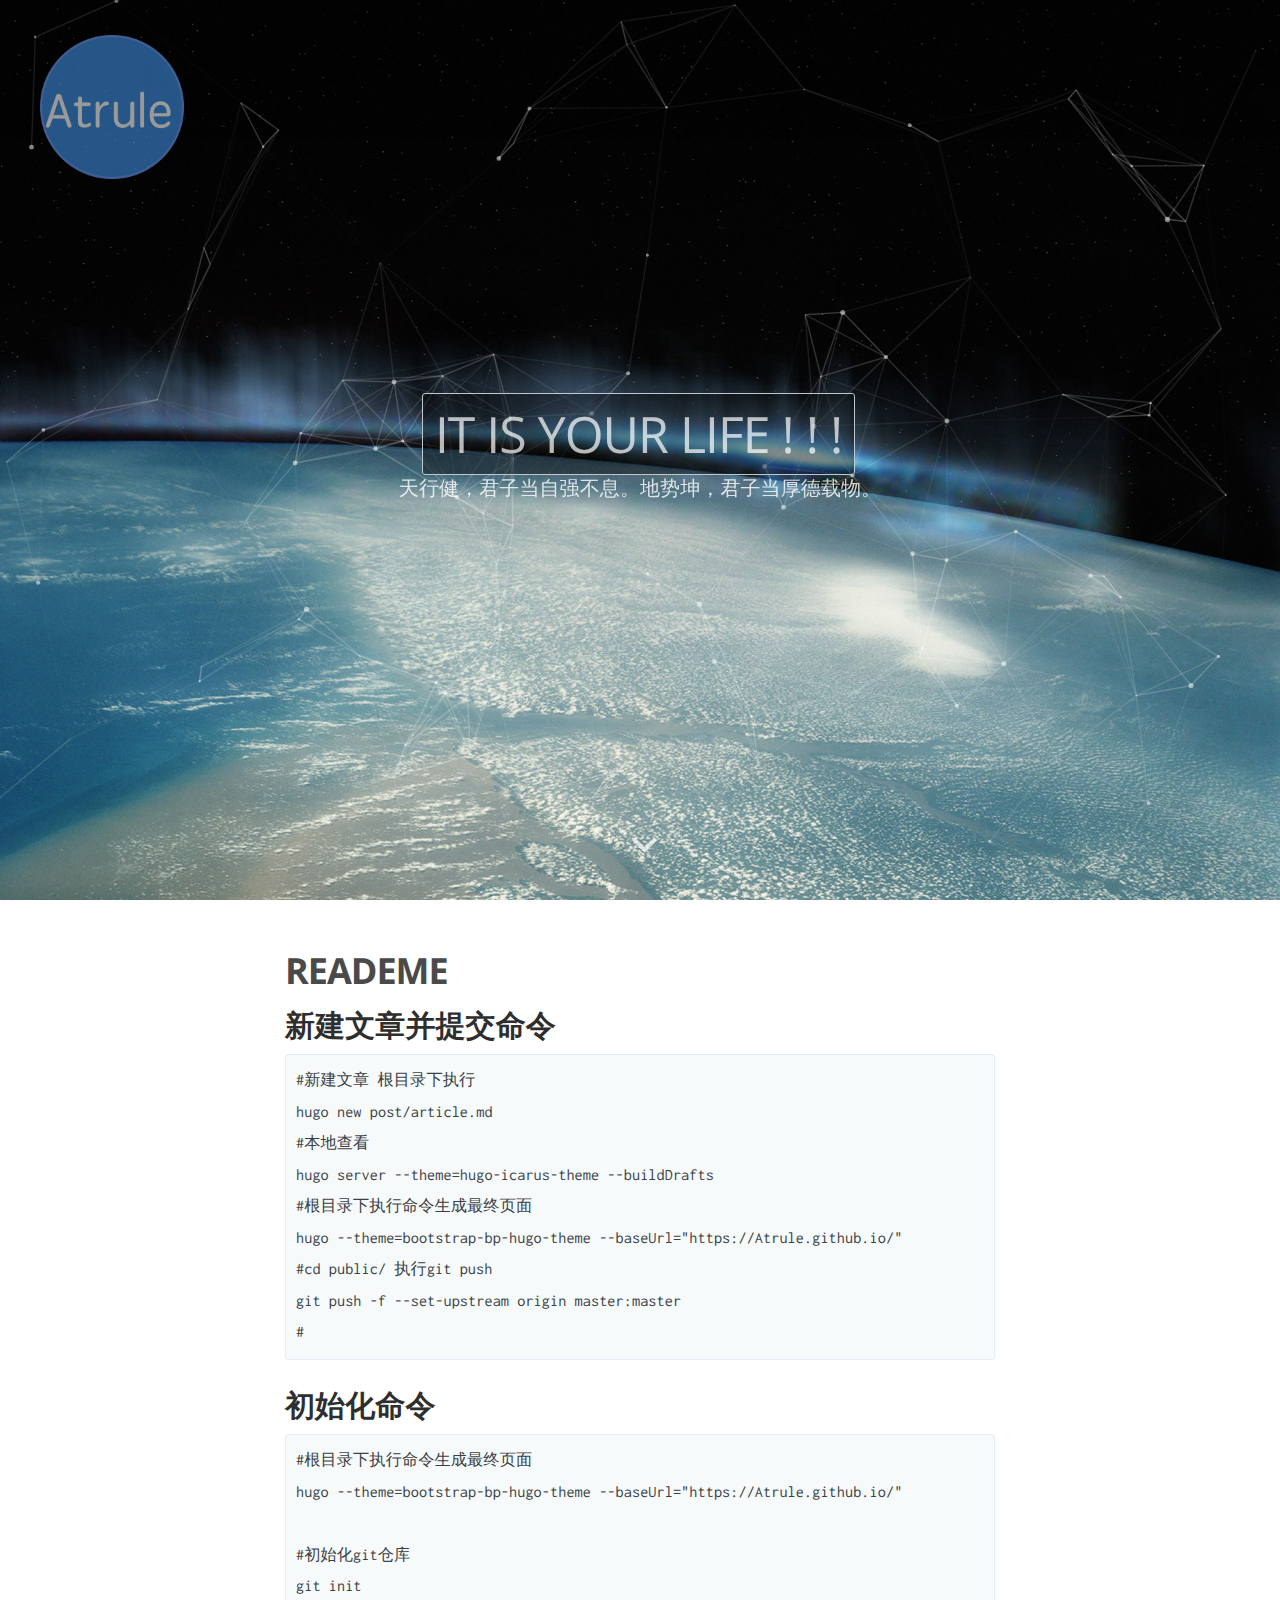
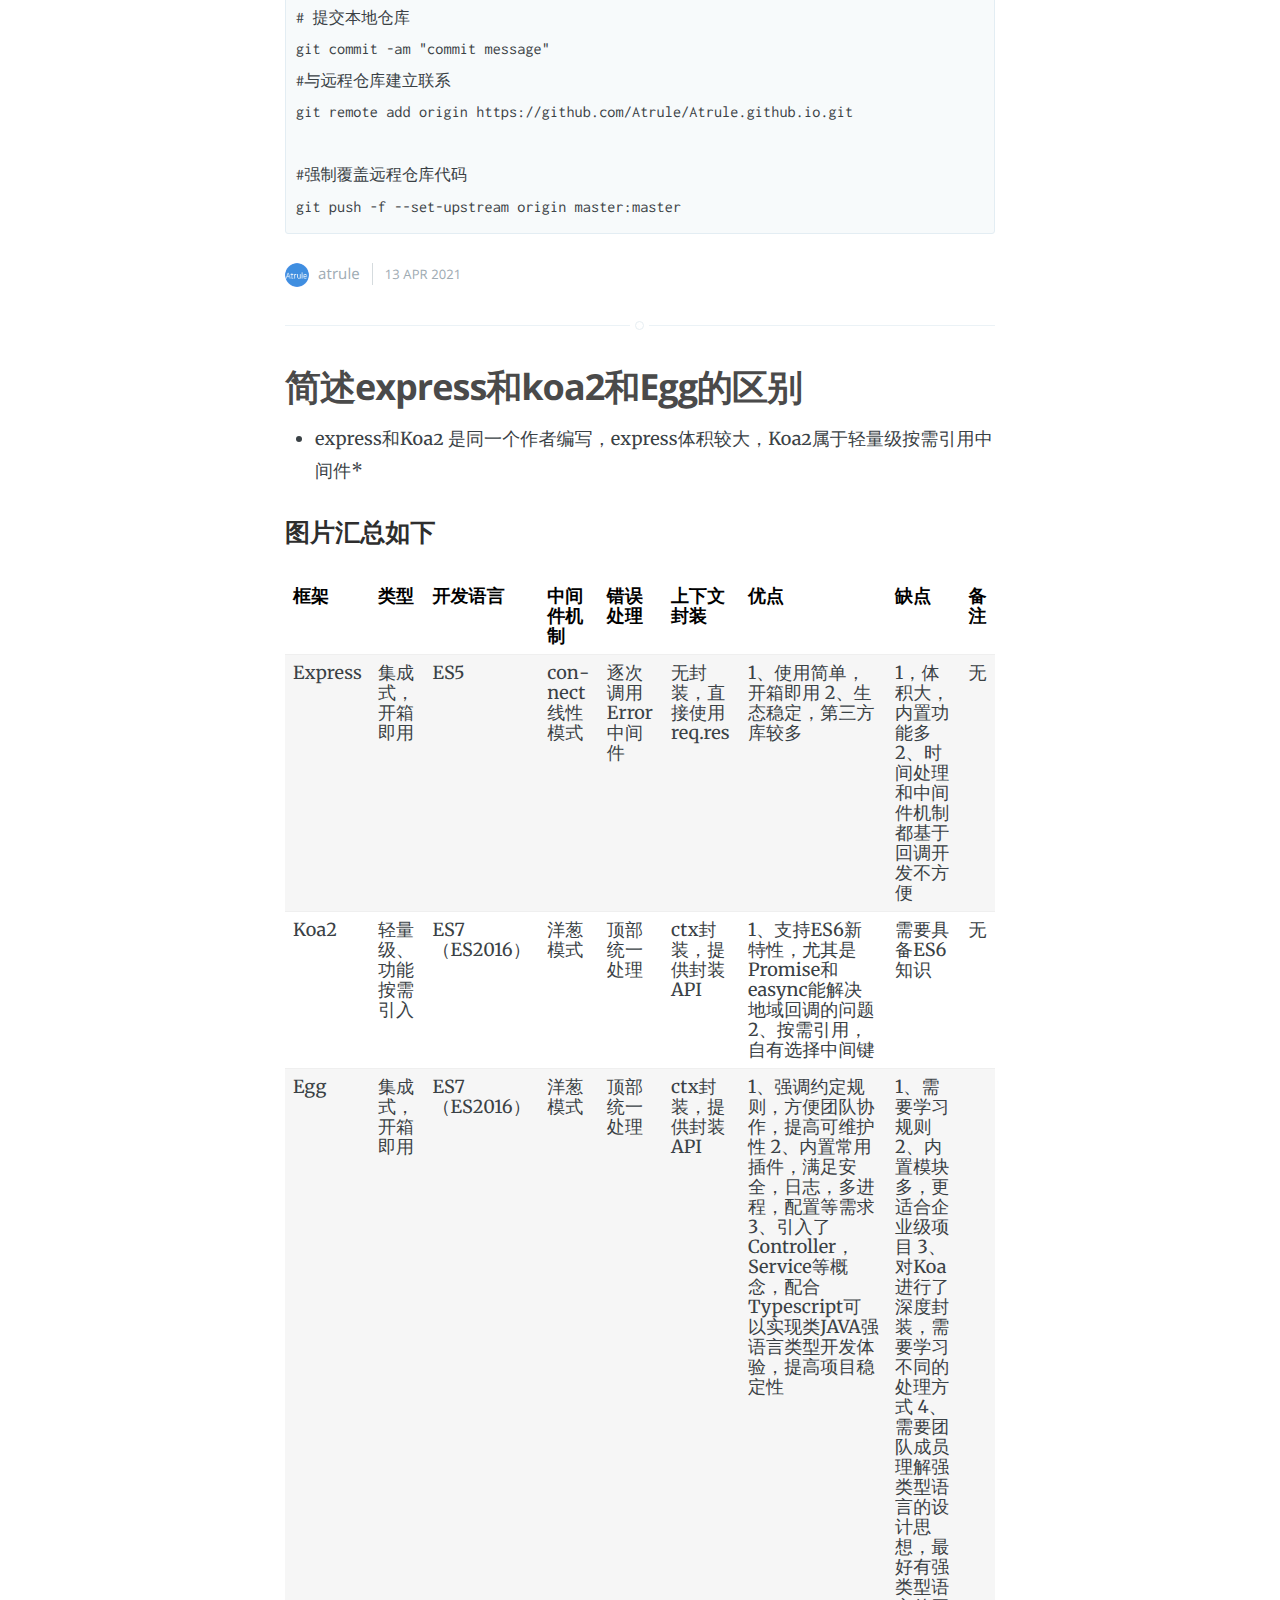
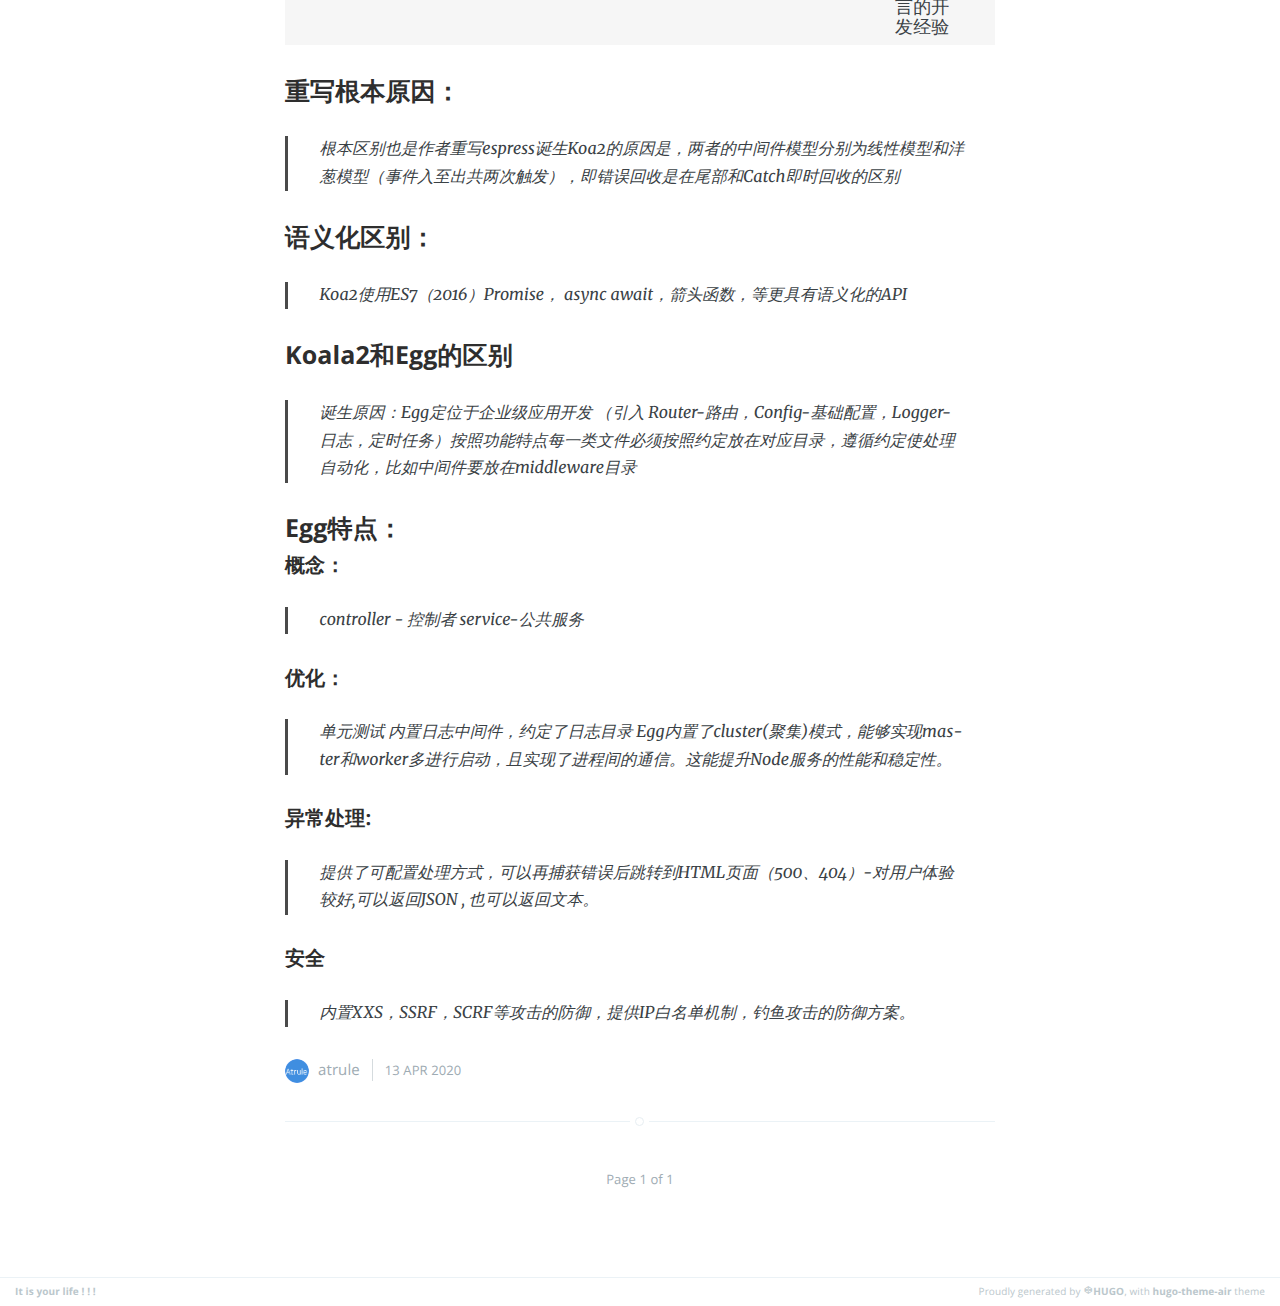
==== commit 2c7b2131: "http=>https" ====
--- a/index.html
+++ b/index.html
@@ -7,7 +7,7 @@
 
   <meta property="og:title" content=" It is your life ! ! !" />
   <meta property="og:site_name" content="It is your life ! ! !" />
-  <meta property="og:url" content="http://Atrule.github.io/" />
+  <meta property="og:url" content="https://Atrule.github.io/" />
 
 
   <meta property="og:type" content="website" />
@@ -22,8 +22,8 @@
   <meta name="HandheldFriendly" content="True" />
   <meta name="viewport" content="width=device-width, initial-scale=1.0" />
 
-  <link rel="shortcut icon" href="http://Atrule.github.io/images/favicon.ico">
-  <link rel="apple-touch-icon" href="http://Atrule.github.io/images/apple-touch-icon.png" />
+  <link rel="shortcut icon" href="https://Atrule.github.io/images/favicon.ico">
+  <link rel="apple-touch-icon" href="https://Atrule.github.io/images/apple-touch-icon.png" />
 
   <link rel="stylesheet" type="text/css" href="https://Atrule.github.io/css/screen.css" />
   <link rel="stylesheet" type="text/css"
@@ -38,7 +38,7 @@
 
   <meta name="generator" content="Hugo 0.70.0" />
 
-  <link rel="canonical" href="http://Atrule.github.io/" />
+  <link rel="canonical" href="https://Atrule.github.io/" />
 
 
 </head>
@@ -52,14 +52,14 @@
 
 
 
-    <header class="main-header " style="background-image: url(http://Atrule.github.io/images/user.jpg)">
+    <header class="main-header " style="background-image: url(https://Atrule.github.io/images/user.jpg)">
 
 
 
 
       <nav class="main-nav overlay clearfix">
 
-        <a class="blog-logo" href="http://Atrule.github.io/"><img src="http://Atrule.github.io/images/user.png"
+        <a class="blog-logo" href="https://Atrule.github.io/"><img src="https://Atrule.github.io/images/user.png"
             alt="Blog Logo" /></a>
 
 
@@ -107,14 +107,14 @@
 #本地查看
 hugo server --theme=hugo-icarus-theme --buildDrafts
 #根目录下执行命令生成最终页面
-hugo --theme=bootstrap-bp-hugo-theme --baseUrl=&quot;http://Atrule.github.io/&quot;
+hugo --theme=bootstrap-bp-hugo-theme --baseUrl=&quot;https://Atrule.github.io/&quot;
 #cd public/ 执行git push
 git push -f --set-upstream origin master:master
 #
 </code></pre>
               <h3 id="初始化命令">初始化命令</h3>
               <pre><code>#根目录下执行命令生成最终页面
-hugo --theme=bootstrap-bp-hugo-theme --baseUrl=&quot;http://Atrule.github.io/&quot;
+hugo --theme=bootstrap-bp-hugo-theme --baseUrl=&quot;https://Atrule.github.io/&quot;
 
 #初始化git仓库
 git init 
@@ -132,7 +132,7 @@
         </section>
         <footer class="post-meta">
 
-          <img class="author-thumb" src="http://Atrule.github.io/images/user.png" alt="Author image" nopin="nopin" />
+          <img class="author-thumb" src="https://Atrule.github.io/images/user.png" alt="Author image" nopin="nopin" />
 
 
           atrule
@@ -250,7 +250,7 @@
         </section>
         <footer class="post-meta">
 
-          <img class="author-thumb" src="http://Atrule.github.io/images/user.png" alt="Author image" nopin="nopin" />
+          <img class="author-thumb" src="https://Atrule.github.io/images/user.png" alt="Author image" nopin="nopin" />
 
 
           atrule
@@ -281,11 +281,11 @@
 
     </footer>
   </div>
-  <script type="text/javascript" src="http://Atrule.github.io/js/jquery.js"></script>
-  <script type="text/javascript" src="http://Atrule.github.io/js/jquery.fitvids.js"></script>
-  <script type="text/javascript" src="http://Atrule.github.io/js/index.js"></script>
-  <script src="http://Atrule.github.io/js/particles.min.js"></script>
-  <script src="http://Atrule.github.io/js/particles.js"></script>
+  <script type="text/javascript" src="https://Atrule.github.io/js/jquery.js"></script>
+  <script type="text/javascript" src="https://Atrule.github.io/js/jquery.fitvids.js"></script>
+  <script type="text/javascript" src="https://Atrule.github.io/js/index.js"></script>
+  <script src="https://Atrule.github.io/js/particles.min.js"></script>
+  <script src="https://Atrule.github.io/js/particles.js"></script>
 
 </body>
 
